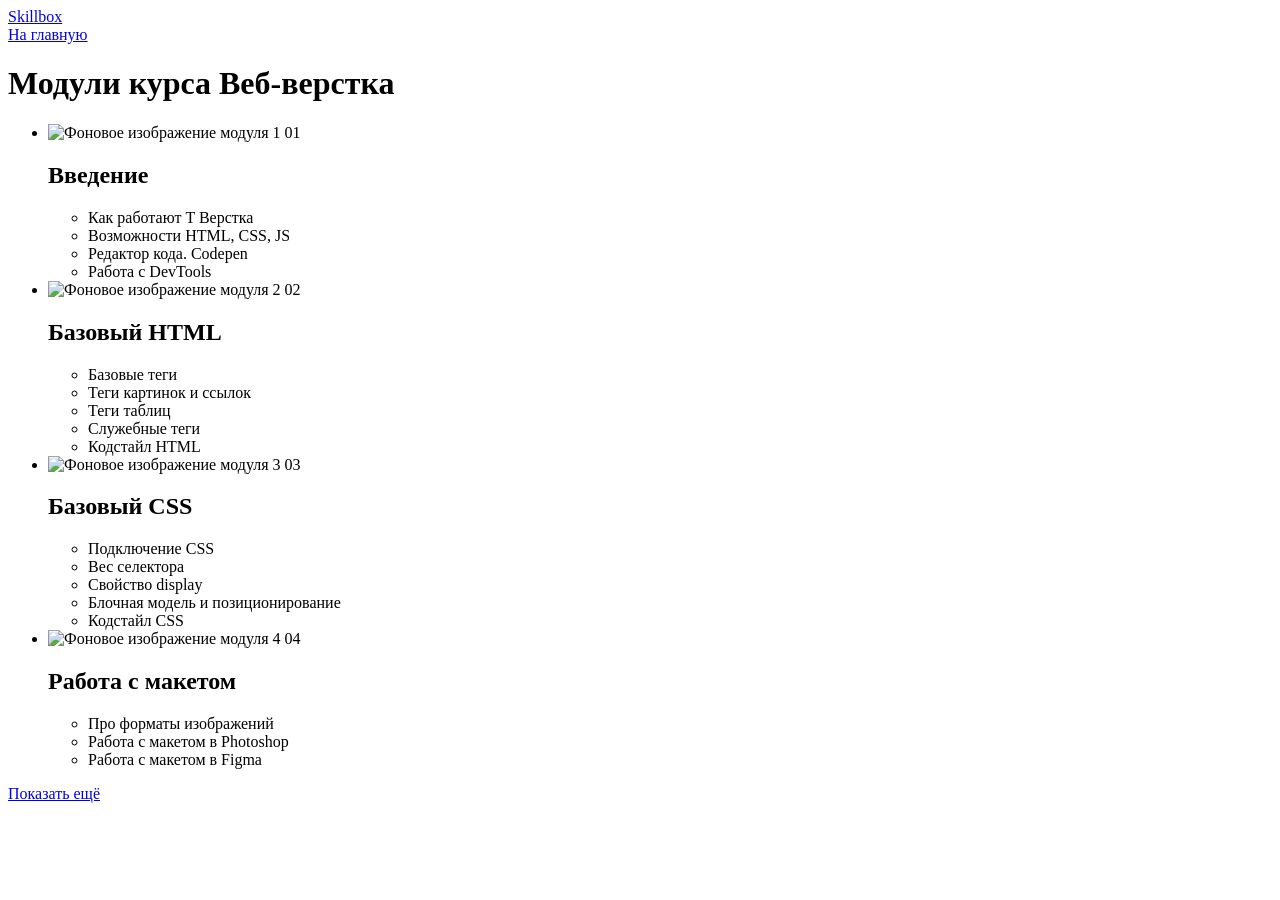
==== modules.html @ f925415c "Add files via upload" ====
<!DOCTYPE html>
<html lang="ru">

<head>
  <meta charset="UTF-8">
  <title>Модули — Skillbox</title>
  <link rel="stylesheet" href="css/normalize.css">
  <link rel="stylesheet" href="css/style.css">
</head>

<body>

  <div class="container">

    <div class="header-logo">
      <a href="index.html" class="logo-link">Skillbox</a>
    </div>

    <div class="back-link-wrapper">
      <a href="index.html" class="back-link">На главную</a>
    </div>

    <h1 class="page-title">Модули курса Веб-верстка</h1>

    <ul class="modules-list">

      <li class="module-card">
        <div class="module-card__image-wrapper">
          <img src="img/module-1.png" alt="Фоновое изображение модуля 1" class="module-card-image">
          <span class="module-card__number">01</span>
        </div>
        <div class="module-card__content">
          <h2 class="module-card__title">Введение</h2>
          <ul class="module-card__lessons">
            <li>Как работают T Верстка</li>
            <li>Возможности HTML, CSS, JS</li>
            <li>Редактор кода. Codepen</li>
            <li>Работа с DevTools</li>
          </ul>
        </div>
      </li>

      <li class="module-card">
        <div class="module-card__image-wrapper">
          <img src="img/module-2.png" alt="Фоновое изображение модуля 2" class="module-card-image">
          <span class="module-card__number">02</span>
        </div>
        <div class="module-card__content">
          <h2 class="module-card__title">Базовый HTML</h2>
          <ul class="module-card__lessons">
            <li>Базовые теги</li>
            <li>Теги картинок и ссылок</li>
            <li>Теги таблиц</li>
            <li>Служебные теги</li>
            <li>Кодстайл HTML</li>
          </ul>
        </div>
      </li>

      <li class="module-card">
        <div class="module-card__image-wrapper">
          <img src="img/module-3.png" alt="Фоновое изображение модуля 3" class="module-card-image">
          <span class="module-card__number">03</span>
        </div>
        <div class="module-card__content">
          <h2 class="module-card__title">Базовый CSS</h2>
          <ul class="module-card__lessons">
            <li>Подключение CSS</li>
            <li>Вес селектора</li>
            <li>Свойство display</li>
            <li>Блочная модель и позиционирование</li>
            <li>Кодстайл CSS</li>
          </ul>
        </div>
      </li>

      <li class="module-card">
        <div class="module-card__image-wrapper">
          <img src="img/module-4.png" alt="Фоновое изображение модуля 4" class="module-card-image">
          <span class="module-card__number">04</span>
        </div>
        <div class="module-card__content">
          <h2 class="module-card__title">Работа с макетом</h2>
          <ul class="module-card__lessons">
            <li>Про форматы изображений</li>
            <li>Работа с макетом в Photoshop</li>
            <li>Работа с макетом в Figma</li>
          </ul>
        </div>
      </li>

    </ul>

    <div class="show-more-wrapper">
      <a href="#" class="show-more-link">Показать ещё</a>
    </div>

  </div>

</body>

</html>
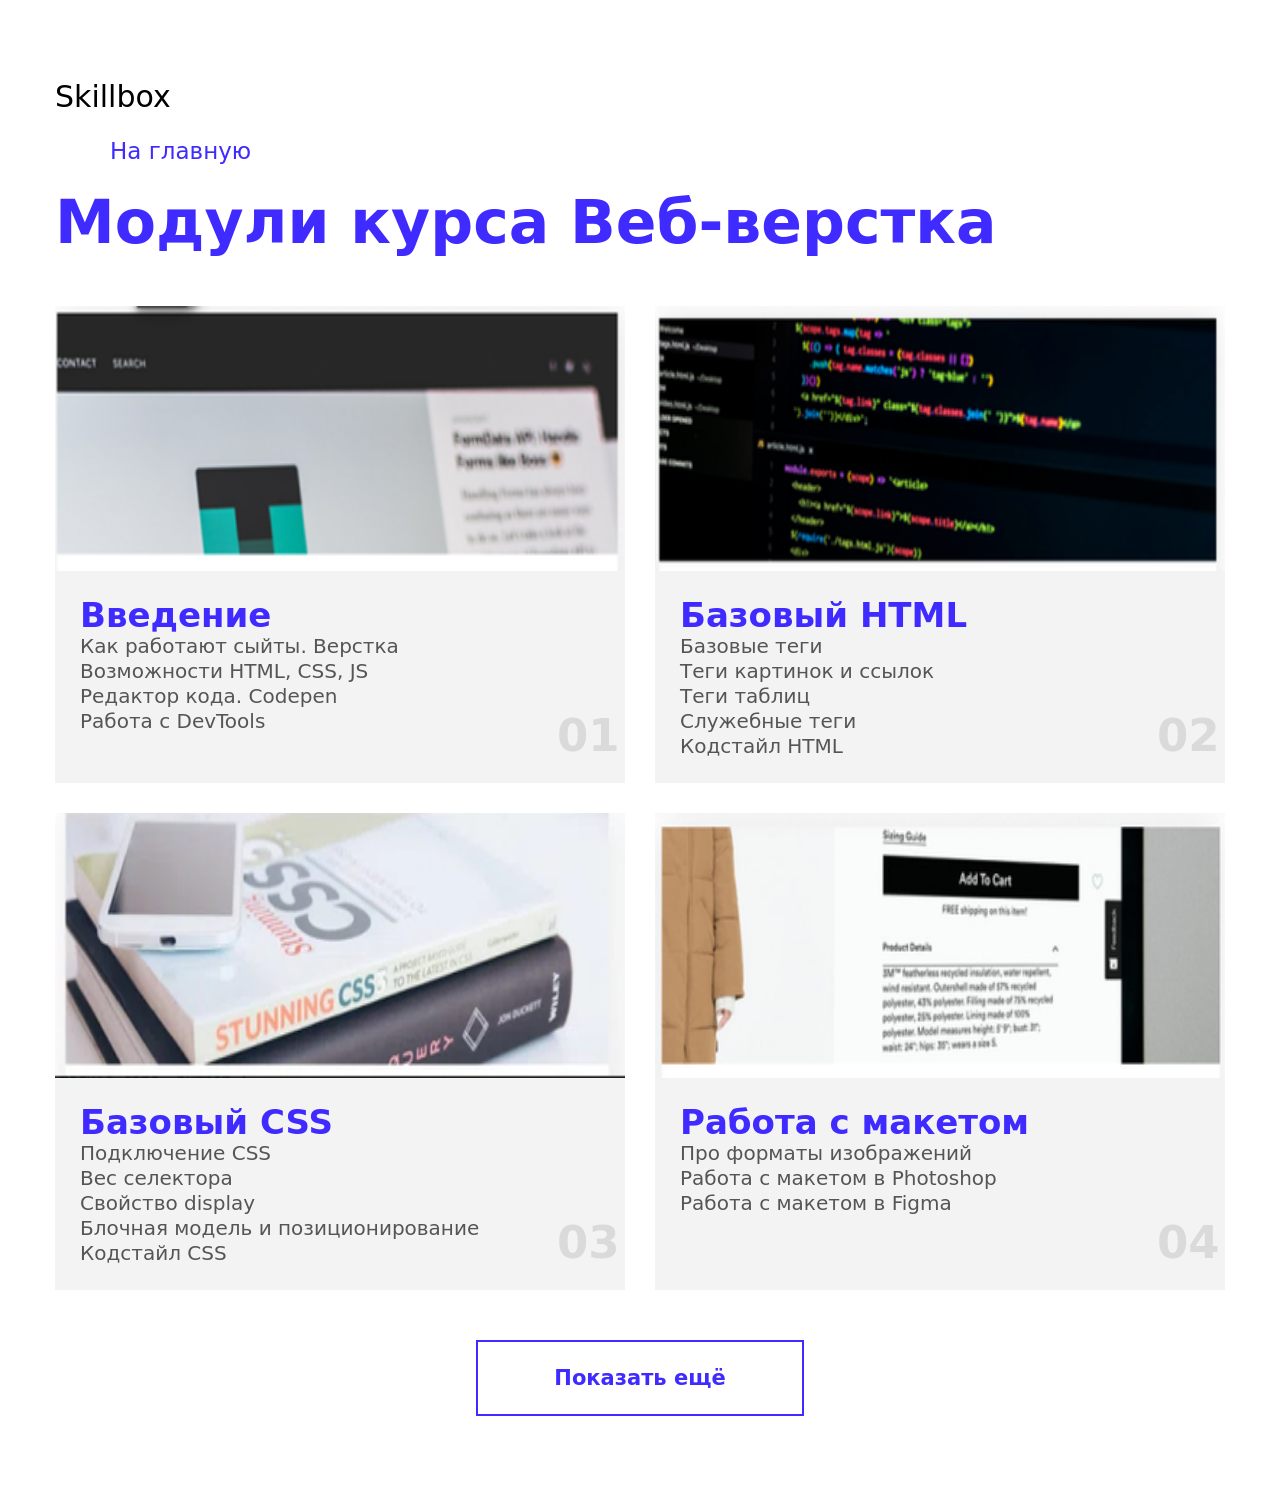
==== commit d5930623: "Update modules.html" ====
--- a/modules.html
+++ b/modules.html
@@ -27,23 +27,24 @@
       <li class="module-card">
         <div class="module-card__image-wrapper">
           <img src="img/module-1.png" alt="Фоновое изображение модуля 1" class="module-card-image">
-          <span class="module-card__number">01</span>
+
         </div>
         <div class="module-card__content">
           <h2 class="module-card__title">Введение</h2>
           <ul class="module-card__lessons">
-            <li>Как работают T Верстка</li>
+            <li>Как работают сыйты. Верстка</li>
             <li>Возможности HTML, CSS, JS</li>
             <li>Редактор кода. Codepen</li>
             <li>Работа с DevTools</li>
           </ul>
+          <span class="module-card__number">01</span>
         </div>
       </li>
 
       <li class="module-card">
         <div class="module-card__image-wrapper">
           <img src="img/module-2.png" alt="Фоновое изображение модуля 2" class="module-card-image">
-          <span class="module-card__number">02</span>
+
         </div>
         <div class="module-card__content">
           <h2 class="module-card__title">Базовый HTML</h2>
@@ -54,13 +55,14 @@
             <li>Служебные теги</li>
             <li>Кодстайл HTML</li>
           </ul>
+          <span class="module-card__number">02</span>
         </div>
       </li>
 
       <li class="module-card">
         <div class="module-card__image-wrapper">
           <img src="img/module-3.png" alt="Фоновое изображение модуля 3" class="module-card-image">
-          <span class="module-card__number">03</span>
+
         </div>
         <div class="module-card__content">
           <h2 class="module-card__title">Базовый CSS</h2>
@@ -71,13 +73,14 @@
             <li>Блочная модель и позиционирование</li>
             <li>Кодстайл CSS</li>
           </ul>
+          <span class="module-card__number">03</span>
         </div>
       </li>
 
       <li class="module-card">
         <div class="module-card__image-wrapper">
           <img src="img/module-4.png" alt="Фоновое изображение модуля 4" class="module-card-image">
-          <span class="module-card__number">04</span>
+
         </div>
         <div class="module-card__content">
           <h2 class="module-card__title">Работа с макетом</h2>
@@ -86,6 +89,7 @@
             <li>Работа с макетом в Photoshop</li>
             <li>Работа с макетом в Figma</li>
           </ul>
+          <span class="module-card__number">04</span>
         </div>
       </li>
 
@@ -99,4 +103,4 @@
 
 </body>
 
-</html>+</html>
--- a/css/style.css
+++ b/css/style.css
@@ -0,0 +1,305 @@
+html {
+  box-sizing: border-box;
+}
+
+*,
+*::before,
+*::after {
+  box-sizing: inherit;
+}
+
+a {
+  color: inherit;
+  text-decoration: none;
+}
+
+img {
+  max-width: 100%;
+}
+
+body {
+  font-family: system-ui, -apple-system, BlinkMacSystemFont, 'Segoe UI', Roboto, Oxygen, Ubuntu, Cantarell, 'Open Sans', 'Helvetica Neue', sans-serif;
+  margin: 0;
+}
+
+.container {
+
+  margin: 0 auto;
+  padding: 80px 0;
+  width: 1170px;
+}
+
+/*index*/
+.main-content {
+  display: flex;
+  flex-direction: column;
+  align-items: center;
+  justify-content: center;
+  min-height: 100vh;
+  color: #fff;
+  background-color: #070217;
+}
+
+.logo {
+  display: inline-block;
+  margin-bottom: 50px;
+}
+
+.nav-link {
+  font-weight: 700;
+  font-size: 18px;
+  background-color: #3f2aff;
+  color: #fff;
+  padding: 18px 48px;
+  display: inline-block;
+  margin-bottom: 48px;
+  margin-left: 15px;
+  margin-right: 15px;
+}
+
+.download-link {
+  font-weight: 700;
+  font-size: 18px;
+  color: #3f2aff;
+  padding-left: 30px;
+  background-image: url("../img/download.png");
+  background-repeat: no-repeat;
+  background-size: 24px 24px;
+  background-position: left center;
+}
+
+/* article.html*/
+.main-title {
+  margin: 0;
+  margin-bottom: 48px;
+  font-weight: 400;
+  font-size: 60px;
+  line-height: 60px;
+  color: #333;
+}
+
+.text {
+  margin: 0;
+  margin-bottom: 32px;
+  max-width: 871px;
+  font-weight: 400;
+  font-size: 20px;
+  line-height: 32px;
+  color: #333;
+}
+
+.second-title {
+  margin: 0;
+  font-size: 40px;
+  line-height: 46px;
+  color: #333;
+}
+
+.text-block {
+  margin-bottom: 40px;
+  padding: 30px;
+  background-color: #f3f3f3;
+  background-repeat: no-repeat;
+  background-position: right center;
+  border-radius: 20px;
+}
+
+.text-block:last-child {
+  margin: 0;
+}
+
+.text-block .text {
+  margin-bottom: 10px;
+  max-width: 692px;
+  line-height: 160%;
+}
+
+.list {
+  margin: 0;
+  padding-left: 20px;
+}
+
+.list ::marker {
+  color: #3f2aff;
+}
+
+.list-link {
+  border-bottom: 1px solid currentColor;
+  font-size: 20px;
+  line-height: 240%;
+  color: #3f2aff;
+}
+
+.decorated-paragraph {
+  width: 100%;
+  padding: 50px 95px;
+  border-radius: 20px;
+  background-color: #3f2aff;
+  color: #ffffff;
+  font-size: 30px;
+  font-weight: 700;
+  box-sizing: border-box;
+}
+
+.image-wrapper {
+  border-bottom: 1px solid #b6b6b6;
+  margin: 0;
+  margin-bottom: 48px;
+  display: inline-block;
+  font-size: 0;
+}
+
+.image-description {
+  padding: 19px 0;
+  border: 1px solid #b6b6b6;
+  border-top: none;
+  font-weight: 400;
+  font-size: 14px;
+  text-align: center;
+}
+
+.chapter {
+  margin-bottom: 34px;
+}
+
+.chapter:last-child {
+  margin-bottom: 0;
+}
+
+.decorate-1 {
+  background-image: url("../img/decorate-1.png");
+  background-size: 274px;
+}
+
+.decorate-2 {
+  background-image: url("../img/decorate-2.png");
+  background-size: 465px;
+}
+
+/*modules*/
+
+.header-logo {
+  margin-bottom: 25px;
+}
+
+.logo-link {
+  font-size: 30px;
+}
+
+.back-link-wrapper {
+  margin-bottom: 25px;
+}
+
+.back-link {
+  padding-left: 55px;
+  font-size: 23px;
+  line-height: 23px;
+  color: #3f2aff;
+  background-image: url("../img/Arrow\ 1.png");
+  background-repeat: no-repeat;
+  background-position: left center;
+}
+
+.page-title {
+  margin: 0;
+  margin-bottom: 49px;
+  font-weight: 700;
+  font-size: 60px;
+  color: #3f2aff;
+}
+
+.modules-list {
+  display: grid;
+  grid-template-columns: repeat(2, 1fr);
+  gap: 30px;
+  margin: 0;
+  padding: 0;
+  list-style: none;
+}
+
+.module-card {
+  position: relative;
+  display: flex;
+  flex-direction: column;
+  background-color: #f3f3f3;
+}
+
+.module-card__image-wrapper {
+  position: relative;
+  padding-bottom: 265px;
+}
+
+.module-card-image {
+  position: absolute;
+  top: 0;
+  left: 0;
+  width: 572;
+  height: 180;
+  width: 100%;
+  height: 100%;
+}
+
+.module-card__content {
+  position: relative;
+  /* ← ДОБАВИТЬ */
+  min-height: 0;
+  padding: 25px 25px 25px;
+  flex: 1;
+  display: flex;
+  flex-direction: column;
+}
+
+.module-card__title {
+  margin: 0;
+  font-weight: 700;
+  font-size: 34px;
+  color: #3f2aff;
+}
+
+.module-card__lessons {
+  margin: 0;
+  padding: 0;
+  list-style: none;
+  flex: 1;
+}
+
+.module-card__lessons li {
+  padding: 1px 0;
+  font-size: 20px;
+  color: #555555;
+}
+
+.module-card__lessons li:first-child {
+  padding-top: 0;
+}
+
+.module-card__lessons li:last-child {
+  padding-bottom: 0;
+}
+
+.module-card__number {
+  position: absolute;
+  bottom: 25px;
+  left: 502px;
+  font-weight: 700;
+  font-size: 45px;
+  line-height: 1;
+  color: #555555;
+  opacity: 0.15;
+}
+
+
+
+.show-more-wrapper {
+  margin-top: 50px;
+  text-align: center;
+}
+
+.show-more-link {
+  display: inline-block;
+  padding: 24px 76px;
+  font-weight: 700;
+  font-size: 21px;
+  color: #3f2aff;
+  border: 2px solid #3f2aff;
+}
